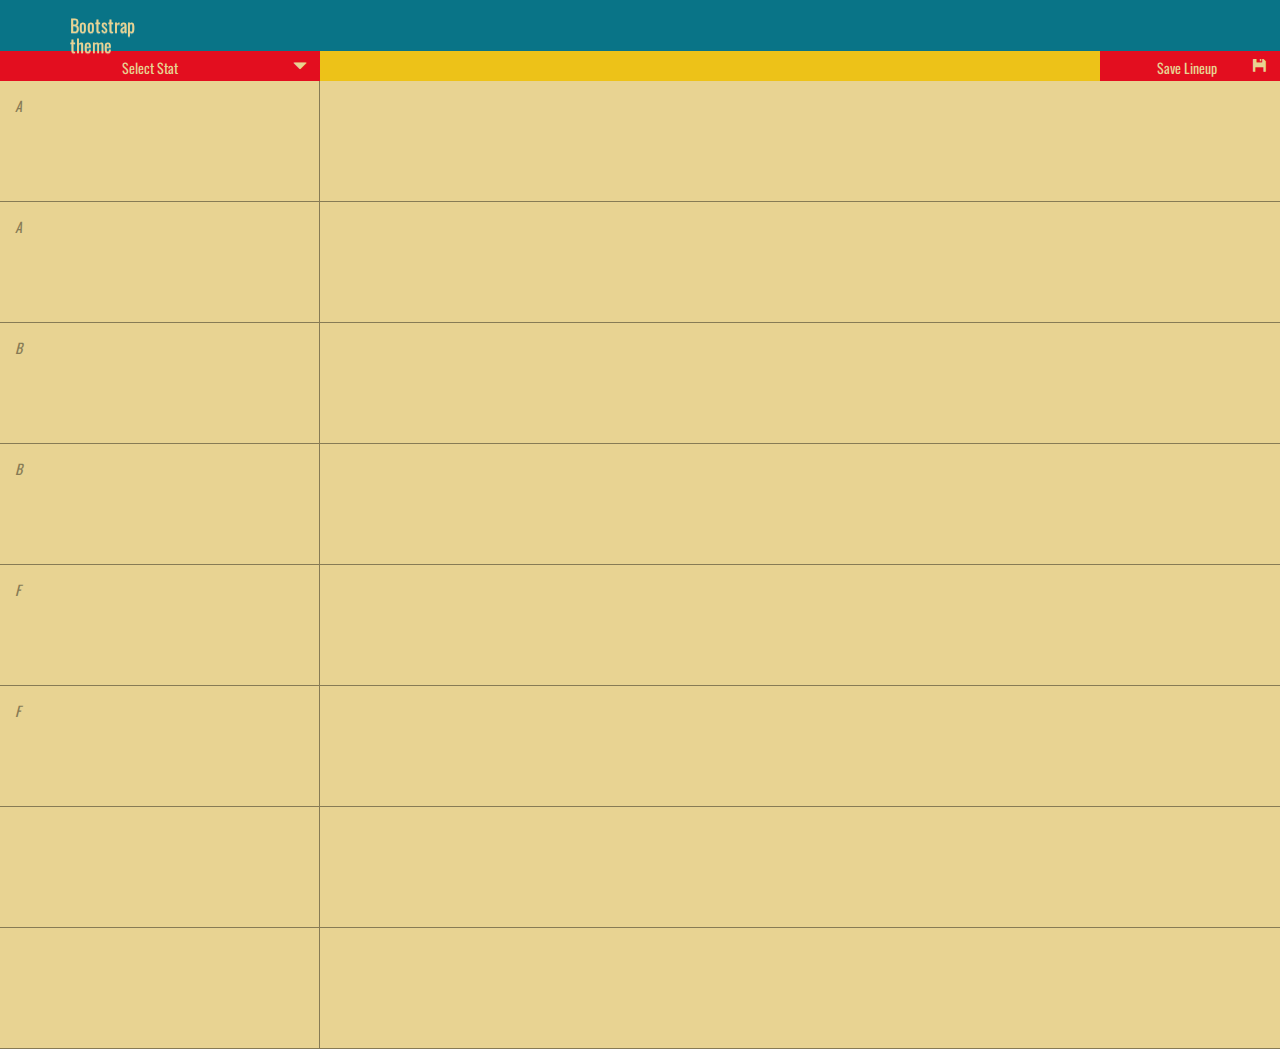
==== index.html @ d21caf4e "new new" ====
<!DOCTYPE html>
<html lang="en">
  <head>
    <meta charset="utf-8">
    <meta http-equiv="X-UA-Compatible" content="IE=edge">
    <meta name="viewport" content="width=device-width, initial-scale=1">
    <!-- The above 3 meta tags *must* come first in the head; any other head content must come *after* these tags -->
    <meta name="description" content="">
    <meta name="author" content="">
    <link rel="icon" href="../../favicon.ico">

    <title>Baseball!</title>

    <link href='http://fonts.googleapis.com/css?family=Oswald:400,300,700' rel='stylesheet' type='text/css'>
    <link rel="stylesheet" href="http://daigofuji.github.io/bbclub-font/css/bbclub-font.css"> 

    <!-- Bootstrap core CSS -->
    <link href="css/bootstrap.min.css" rel="stylesheet">
    <!-- Bootstrap theme -->
    <link href="css/bootstrap-theme.min.css" rel="stylesheet">

    <!-- Custom styles for this template -->
    <link href="theme.css" rel="stylesheet">

    <link rel="stylesheet" href="css/style.css">

    <!-- Just for debugging purposes. Don't actually copy these 2 lines! -->
    <!--[if lt IE 9]><script src="../../assets/js/ie8-responsive-file-warning.js"></script><![endif]-->
    <script src="js/ie-emulation-modes-warning.js"></script>

    <!-- HTML5 shim and Respond.js for IE8 support of HTML5 elements and media queries -->
    <!--[if lt IE 9]>
      <script src="https://oss.maxcdn.com/html5shiv/3.7.2/html5shiv.min.js"></script>
      <script src="https://oss.maxcdn.com/respond/1.4.2/respond.min.js"></script>
    <![endif]-->
  </head>

  <body role="document">

    <!-- Fixed navbar -->
    <nav class="navbar  navbar-fixed-top">
      <div class="container">
        <div class="navbar-header">
          <button type="button" class="navbar-toggle collapsed" data-toggle="collapse" data-target="#navbar" aria-expanded="false" aria-controls="navbar">
            <span class="sr-only">Toggle navigation</span>
            <span class="icon-bar"></span>
            <span class="icon-bar"></span>
            <span class="icon-bar"></span>
          </button>
          <a class="navbar-brand" href="#">Bootstrap theme</a>
        </div>
        <div id="navbar" class="navbar-collapse collapse">
          <ul class="nav navbar-nav">
          </ul>
        </div><!--/.nav-collapse -->
      </div>
    </nav>

    <div class="container-fluid" role="main">
    <div class="row main-row">
      <div class="col-sm-3 col-md-3">
        <div class="row main-bar-red">
          <a href="" title="" class="btn  dropdown-toggle" data-toggle="dropdown">Select Stat &nbsp;<span class="glyphicon glyphicon-triangle-bottom"></span></a>
          <ul class="dropdown-menu">
            <li><a href="">.Avg</a></li>
            <li><a href="">HR</a></li>
            <li><a href="">SB</a></li>
          </ul>
        </div>
      </div>
      <div class="col-sm-9 col-md-9">
        <div class="row main-bar-yello">
          <div class="save-button">
            <a href="" class="btn">Save Lineup&nbsp;<span class="glyphicon glyphicon-floppy-disk"></span></a>
          </div>
        </div>
      </div>
    </div>
    <div class="row player-row">
      <div class="col-sm-3 col-md-3 player-col"> 
         <div class="player-div"><i class="bb-4x">A</i></div>
      </div>
      <div class="col-sm-9 col-md-9">
         <div class="col-sm-9 col-md-9">
          <canvas id="chart1"></canvas>
         </div>
         <div class="col-sm-3 col-md-3">
         </div>
      </div>
    </div> 
    <div class="row player-row">
      <div class="col-sm-3 col-md-3 player-col"> 
         <div class="player-div"><i class="bb-4x">A</i></div>
      </div>
      <div class="col-sm-9 col-md-9">
         <div class="col-sm-9 col-md-9">
          <canvas id="chart2"></canvas>
         </div>
         <div class="col-sm-3 col-md-3">
         </div>
      </div>
    </div>
    <div class="row player-row">
      <div class="col-sm-3 col-md-3 player-col"> 
         <div class="player-div"><i class="bb-4x">B</i></div>
      </div>
      <div class="col-sm-9 col-md-9">
         <div class="col-sm-9 col-md-9">
          <canvas id="chart3"></canvas>
         </div>
         <div class="col-sm-3 col-md-3">
         </div>
      </div>
    </div>
    <div class="row player-row">
      <div class="col-sm-3 col-md-3 player-col"> 
         <div class="player-div"><i class="bb-4x">B</i></div>
      </div>
      <div class="col-sm-9 col-md-9">
         <div class="col-sm-9 col-md-9">
          <canvas id="chart4"></canvas>
         </div>
         <div class="col-sm-3 col-md-3">
         </div>
      </div>
    </div>
    <div class="row player-row">
      <div class="col-sm-3 col-md-3 player-col"> 
         <div class="player-div"><i class="bb-4x">F</i></div>
      </div>
      <div class="col-sm-9 col-md-9">
         <div class="col-sm-9 col-md-9">
          <canvas id="chart5"></canvas>
         </div>
         <div class="col-sm-3 col-md-3 ">
         </div>
      </div>
    </div>
    <div class="row player-row">
      <div class="col-sm-3 col-md-3 player-col"> 
         <div class="player-div"><i class="bb-4x">F</i></div>
      </div>
      <div class="col-sm-9 col-md-9">
         <div class="col-sm-9 col-md-9">
          <canvas id="chart6"></canvas>
         </div>
         <div class="col-sm-3 col-md-3">
         </div>
      </div>
    </div>
    <div class="row player-row">
      <div class="col-sm-3 col-md-3 player-col"> 
         
      </div>
      <div class="col-sm-9 col-md-9">
         <div class="col-sm-9 col-md-9">
          <canvas id="chart7"></canvas>
         </div>
         <div class="col-sm-3 col-md-3">
         </div>
      </div>
    </div>
    <div class="row player-row">
      <div class="col-sm-3 col-md-3 player-col"> 
         
      </div>
      <div class="col-sm-9 col-md-9">
         <div class="col-sm-9 col-md-9">
          <canvas id="chart8"></canvas>
         </div>
         <div class="col-sm-3 col-md-3">
         </div>
      </div>
    </div>





      


    </div> <!-- /container -->


    <!-- Bootstrap core JavaScript
    ================================================== -->
    <!-- Placed at the end of the document so the pages load faster -->
    <script src="https://ajax.googleapis.com/ajax/libs/jquery/1.11.2/jquery.min.js"></script>
    <script src="js/bootstrap.min.js"></script>
    <script src="js/docs.min.js"></script>
    <!-- IE10 viewport hack for Surface/desktop Windows 8 bug -->
    <script src="js/ie10-viewport-bug-workaround.js"></script>
    <script type="text/javascript" src="js/chartjs/chart.js"></script>
    <script type="text/javascript" src="home_run.js"></script>
  </body>
</html>
---- css/style.css ----
html body {
	font-family: 'Good Headline Pro', 'Oswald', sans-serif;
}



.container-fluid{
	margin-top: 51px;
	background-color: #E8D392;
	height: 100%;
}

.main-row{
	/*
	height: 100%;
	*/
}

.player-row{
	border-bottom: 1px;
	border-bottom-style: solid;
	border-bottom-color: #877B55;
	min-height: 120px;

}
.player-col{
	border-right: 1px;
	border-right-style: solid;
	border-right-color: #877B55;
	min-height: 120px;
	padding-left: 15px;
	padding-top: 15px;
}

.main-bar-yello{
	height: 30px;
	background-color:  #EDC218;
}
.main-bar-red{
	height: 30px;
	background-color: #E30E1F;
}

.navbar{
	background-color:#097487;
	border-color: #097487;
}

.navbar-fixed-top {
	background-color: #097487;
	border-color: #097487;
}
.navbar-brand{
	background-color:#097487;
	color: #E8D392;
}

.save-button{
	background-color: #E30E1F;
	float: right;
	width: 180px;
	height: 30px;
	padding-left: 10px;
}

.dropdown-menu{
	background-color: #E30E1F ;
}

a {
	color: #E8D392;
	width: 100%;
}

i{
	color: #877B55;
}

.player-div{

	border-bottom: 2px;
	border-bottom-color: #877B55;
}

canvas{
	height: 100px;
	width: 100%;
}

span{
	float: right;
}
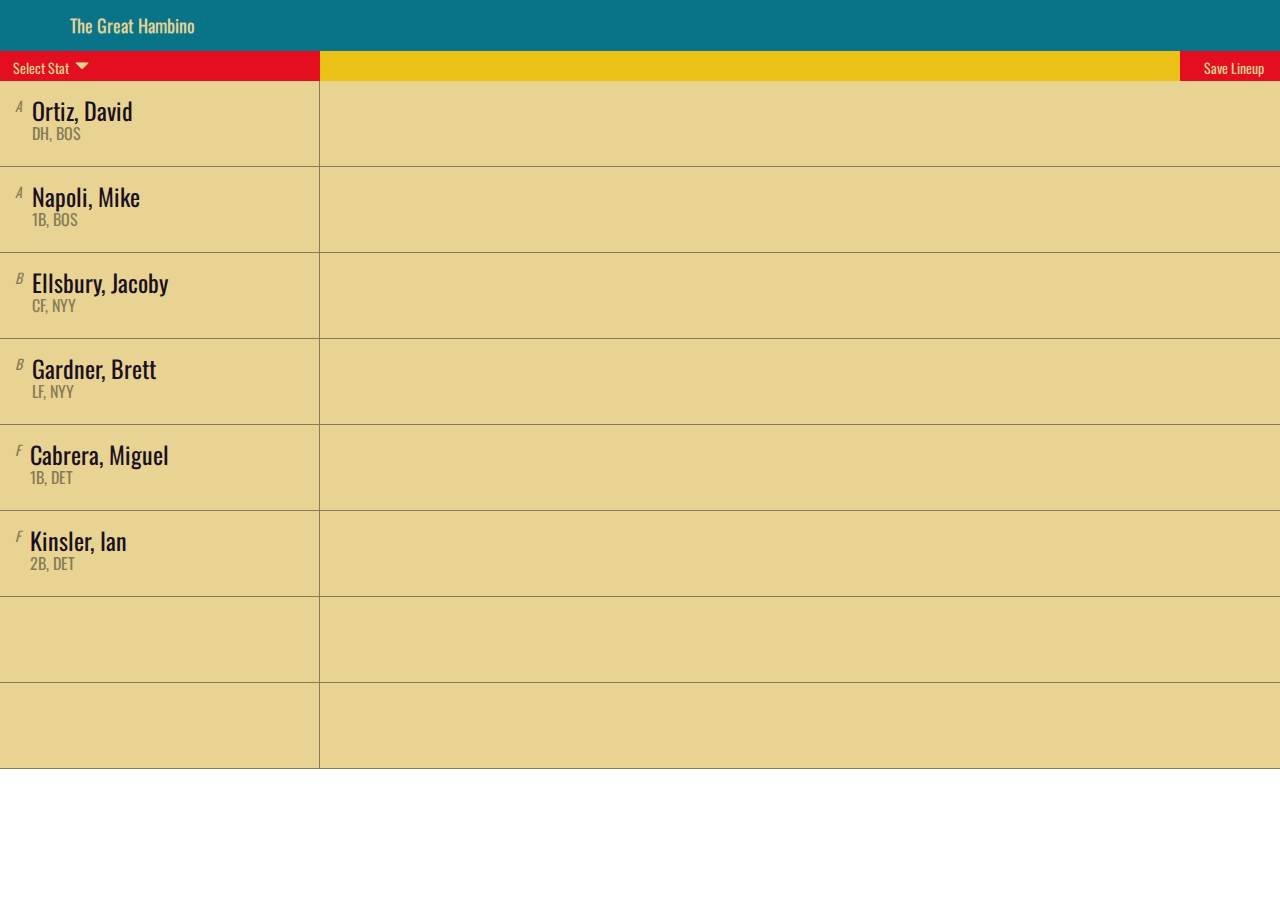
==== commit c0715735: "Style and position changes to get names into the left hand column" ====
--- a/index.html
+++ b/index.html
@@ -48,7 +48,7 @@
             <span class="icon-bar"></span>
             <span class="icon-bar"></span>
           </button>
-          <a class="navbar-brand" href="#">Bootstrap theme</a>
+          <a class="navbar-brand" href="#">The Great Hambino</a>
         </div>
         <div id="navbar" class="navbar-collapse collapse">
           <ul class="nav navbar-nav">
@@ -72,14 +72,19 @@
       <div class="col-sm-9 col-md-9">
         <div class="row main-bar-yello">
           <div class="save-button">
-            <a href="" class="btn">Save Lineup&nbsp;<span class="glyphicon glyphicon-floppy-disk"></span></a>
+            <a href="" class="btn">Save Lineup&nbsp;<span class="glyphicon glyphicon-triangle-bottom"></span></a>
           </div>
         </div>
       </div>
     </div>
     <div class="row player-row">
       <div class="col-sm-3 col-md-3 player-col"> 
-         <div class="player-div"><i class="bb-4x">A</i></div>
+         <div class="player-div">
+            <i class="bb-4x">A</i></div>
+            <div class="player_info">
+              <div class="player_name">Ortiz, David</div>
+              <div class="player_detail">DH, BOS</div>
+            </div>
       </div>
       <div class="col-sm-9 col-md-9">
          <div class="col-sm-9 col-md-9">
@@ -91,7 +96,13 @@
     </div> 
     <div class="row player-row">
       <div class="col-sm-3 col-md-3 player-col"> 
-         <div class="player-div"><i class="bb-4x">A</i></div>
+         <div class="player-div">
+          <i class="bb-4x">A</i>
+          <div class="player_info">
+              <div class="player_name">Napoli, Mike</div>
+              <div class="player_detail">1B, BOS</div>
+            </div>
+        </div>
       </div>
       <div class="col-sm-9 col-md-9">
          <div class="col-sm-9 col-md-9">
@@ -103,7 +114,13 @@
     </div>
     <div class="row player-row">
       <div class="col-sm-3 col-md-3 player-col"> 
-         <div class="player-div"><i class="bb-4x">B</i></div>
+         <div class="player-div">
+          <i class="bb-4x">B</i>
+          <div class="player_info">
+              <div class="player_name">Ellsbury, Jacoby</div>
+              <div class="player_detail">CF, NYY</div>
+            </div>
+        </div>
       </div>
       <div class="col-sm-9 col-md-9">
          <div class="col-sm-9 col-md-9">
@@ -115,7 +132,13 @@
     </div>
     <div class="row player-row">
       <div class="col-sm-3 col-md-3 player-col"> 
-         <div class="player-div"><i class="bb-4x">B</i></div>
+         <div class="player-div">
+          <i class="bb-4x">B</i>
+          <div class="player_info">
+              <div class="player_name">Gardner, Brett</div>
+              <div class="player_detail">LF, NYY</div>
+            </div>
+        </div>
       </div>
       <div class="col-sm-9 col-md-9">
          <div class="col-sm-9 col-md-9">
@@ -127,7 +150,13 @@
     </div>
     <div class="row player-row">
       <div class="col-sm-3 col-md-3 player-col"> 
-         <div class="player-div"><i class="bb-4x">F</i></div>
+         <div class="player-div">
+            <i class="bb-4x">F</i>
+            <div class="player_info">
+              <div class="player_name">Cabrera, Miguel</div>
+              <div class="player_detail">1B, DET</div>
+            </div>
+          </div>
       </div>
       <div class="col-sm-9 col-md-9">
          <div class="col-sm-9 col-md-9">
@@ -139,7 +168,13 @@
     </div>
     <div class="row player-row">
       <div class="col-sm-3 col-md-3 player-col"> 
-         <div class="player-div"><i class="bb-4x">F</i></div>
+         <div class="player-div">
+          <i class="bb-4x">F</i>
+          <div class="player_info">
+            <div class="player_name">Kinsler, Ian</div>
+            <div class="player_detail">2B, DET</div>
+          </div>
+        </div>
       </div>
       <div class="col-sm-9 col-md-9">
          <div class="col-sm-9 col-md-9">
--- a/css/style.css
+++ b/css/style.css
@@ -20,18 +20,35 @@
 	border-bottom: 1px;
 	border-bottom-style: solid;
 	border-bottom-color: #877B55;
-	min-height: 120px;
+	min-height: 80px;
 
 }
 .player-col{
 	border-right: 1px;
 	border-right-style: solid;
 	border-right-color: #877B55;
-	min-height: 120px;
+	min-height: 85px;
 	padding-left: 15px;
 	padding-top: 15px;
 }
-
+.player_info{
+	float:left;
+	margin-left:10px;
+	margin-top:-3px;
+}
+.player_name{
+	font-size:24px;
+	color:#1A1021;
+	padding-bottom:0;
+}
+.player_detail{
+	font-size:16px;
+	color:#877B55;
+	margin-top:-5px;
+}
+.bb-4x{
+	float:left;
+}
 .main-bar-yello{
 	height: 30px;
 	background-color:  #EDC218;
@@ -58,7 +75,7 @@
 .save-button{
 	background-color: #E30E1F;
 	float: right;
-	width: 180px;
+	width: 100px;
 	height: 30px;
 	padding-left: 10px;
 }
@@ -69,7 +86,6 @@
 
 a {
 	color: #E8D392;
-	width: 100%;
 }
 
 i{
@@ -83,7 +99,7 @@
 }
 
 canvas{
-	height: 100px;
+	height: 80px;
 	width: 100%;
 }
 
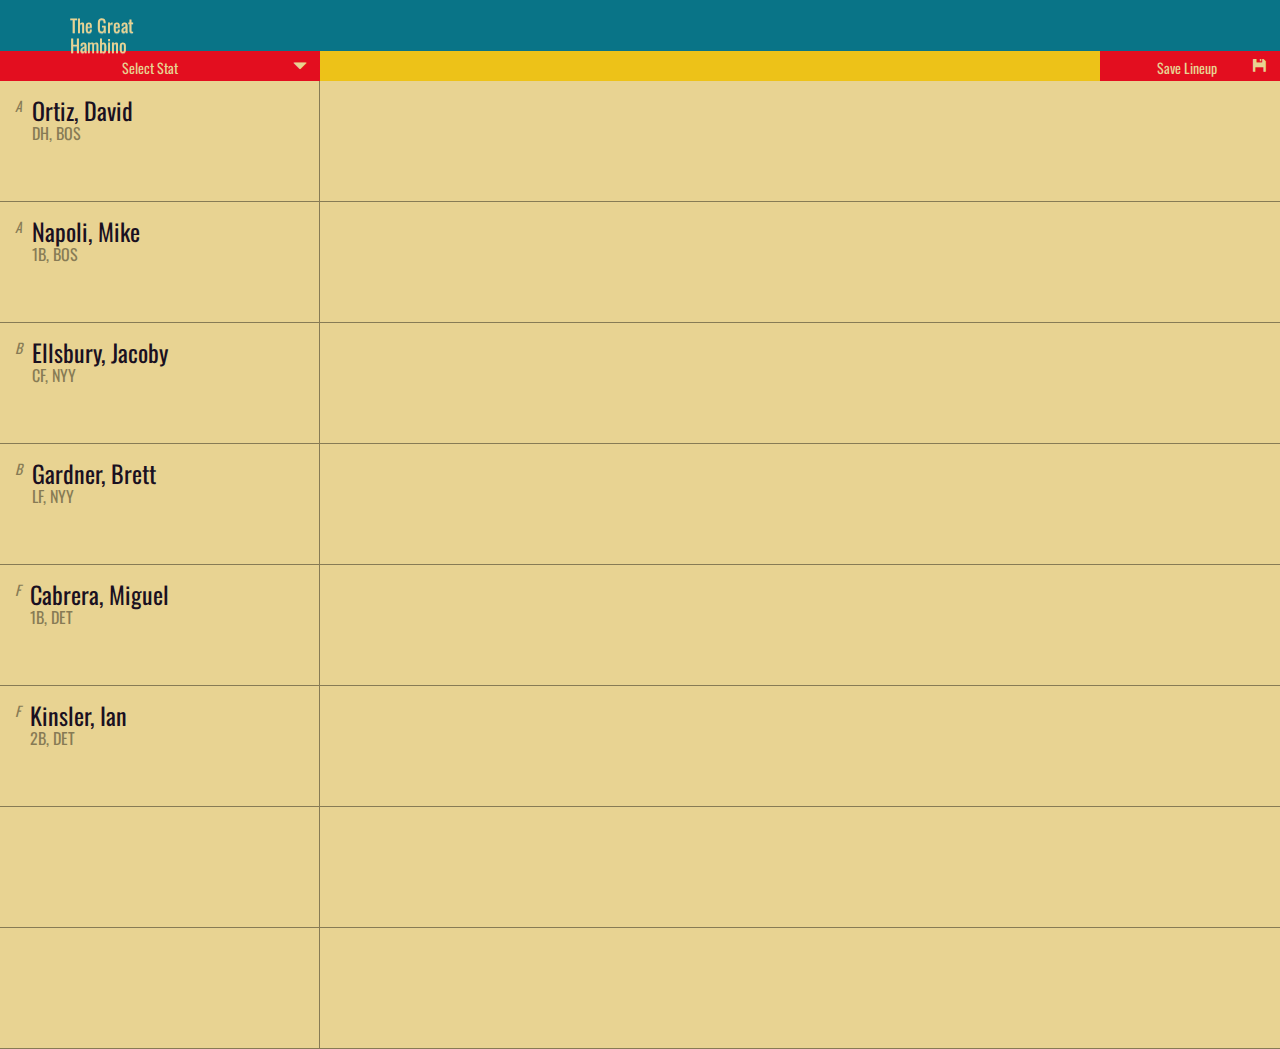
==== commit 87475b9e: "Merge branch 'gh-pages' of https://github.com/powpow12/the-great-hambinos into gh-pages" ====
--- a/index.html
+++ b/index.html
@@ -72,7 +72,7 @@
       <div class="col-sm-9 col-md-9">
         <div class="row main-bar-yello">
           <div class="save-button">
-            <a href="" class="btn">Save Lineup&nbsp;<span class="glyphicon glyphicon-triangle-bottom"></span></a>
+            <a href="" class="btn">Save Lineup&nbsp;<span class="glyphicon glyphicon-floppy-disk"></span></a>
           </div>
         </div>
       </div>
--- a/css/style.css
+++ b/css/style.css
@@ -20,14 +20,14 @@
 	border-bottom: 1px;
 	border-bottom-style: solid;
 	border-bottom-color: #877B55;
-	min-height: 80px;
+	min-height: 120px;
 
 }
 .player-col{
 	border-right: 1px;
 	border-right-style: solid;
 	border-right-color: #877B55;
-	min-height: 85px;
+	min-height: 120px;
 	padding-left: 15px;
 	padding-top: 15px;
 }
@@ -75,7 +75,7 @@
 .save-button{
 	background-color: #E30E1F;
 	float: right;
-	width: 100px;
+	width: 180px;
 	height: 30px;
 	padding-left: 10px;
 }
@@ -86,6 +86,7 @@
 
 a {
 	color: #E8D392;
+	width: 100%;
 }
 
 i{
@@ -99,7 +100,7 @@
 }
 
 canvas{
-	height: 80px;
+	height: 100px;
 	width: 100%;
 }
 
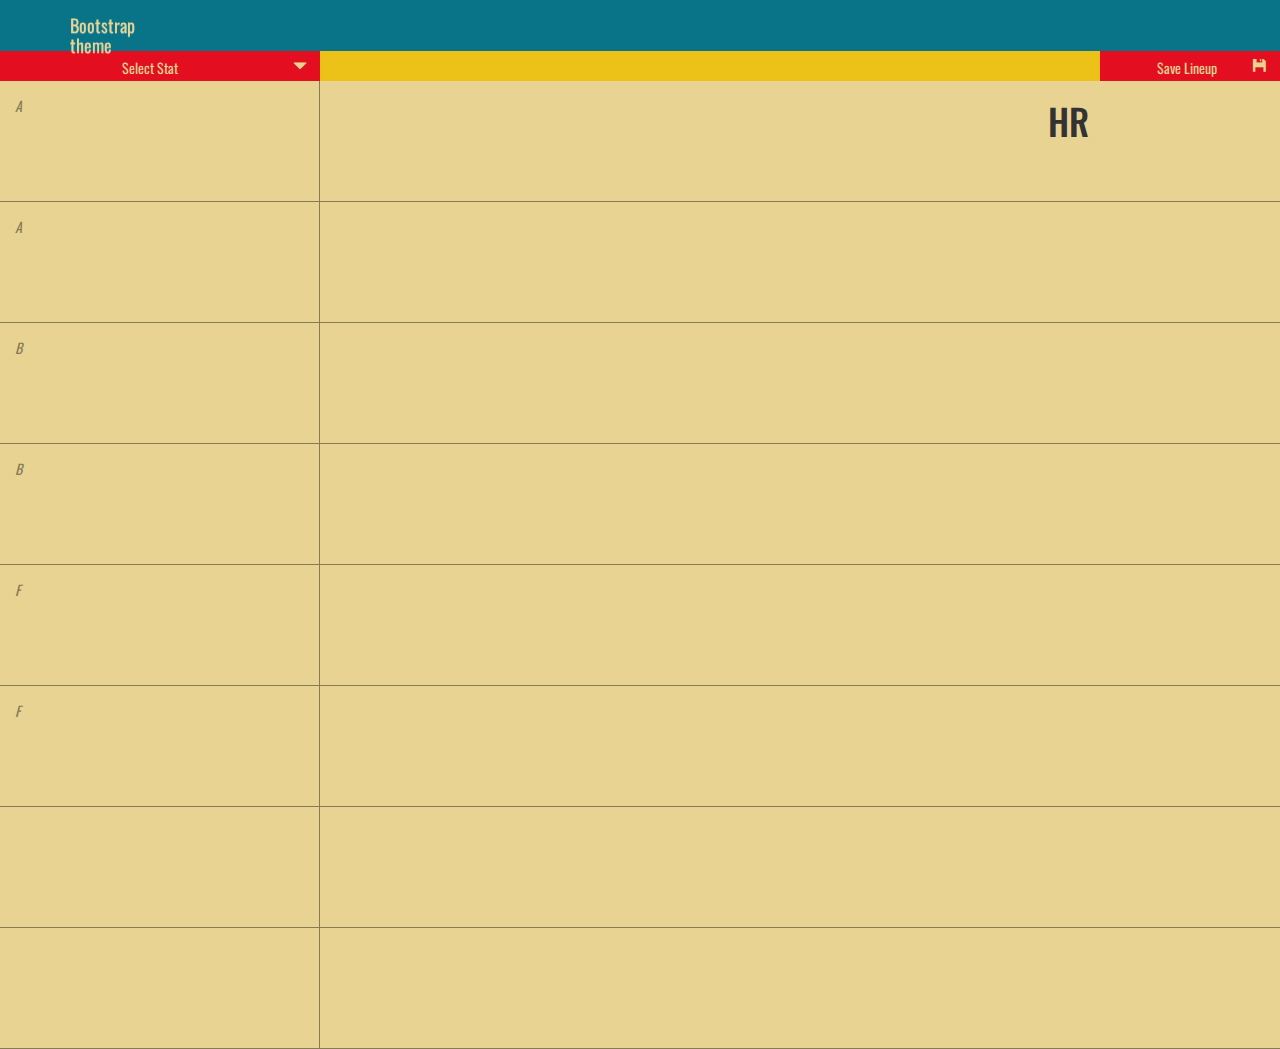
==== commit 509951f5: "headline" ====
--- a/index.html
+++ b/index.html
@@ -48,7 +48,7 @@
             <span class="icon-bar"></span>
             <span class="icon-bar"></span>
           </button>
-          <a class="navbar-brand" href="#">The Great Hambino</a>
+          <a class="navbar-brand" href="#">Bootstrap theme</a>
         </div>
         <div id="navbar" class="navbar-collapse collapse">
           <ul class="nav navbar-nav">
@@ -79,30 +79,20 @@
     </div>
     <div class="row player-row">
       <div class="col-sm-3 col-md-3 player-col"> 
-         <div class="player-div">
-            <i class="bb-4x">A</i></div>
-            <div class="player_info">
-              <div class="player_name">Ortiz, David</div>
-              <div class="player_detail">DH, BOS</div>
-            </div>
+         <div class="player-div"><i class="bb-4x">A</i></div>
       </div>
       <div class="col-sm-9 col-md-9">
          <div class="col-sm-9 col-md-9">
           <canvas id="chart1"></canvas>
          </div>
          <div class="col-sm-3 col-md-3">
+            <h1>HR</h1>
          </div>
       </div>
     </div> 
     <div class="row player-row">
       <div class="col-sm-3 col-md-3 player-col"> 
-         <div class="player-div">
-          <i class="bb-4x">A</i>
-          <div class="player_info">
-              <div class="player_name">Napoli, Mike</div>
-              <div class="player_detail">1B, BOS</div>
-            </div>
-        </div>
+         <div class="player-div"><i class="bb-4x">A</i></div>
       </div>
       <div class="col-sm-9 col-md-9">
          <div class="col-sm-9 col-md-9">
@@ -114,13 +104,7 @@
     </div>
     <div class="row player-row">
       <div class="col-sm-3 col-md-3 player-col"> 
-         <div class="player-div">
-          <i class="bb-4x">B</i>
-          <div class="player_info">
-              <div class="player_name">Ellsbury, Jacoby</div>
-              <div class="player_detail">CF, NYY</div>
-            </div>
-        </div>
+         <div class="player-div"><i class="bb-4x">B</i></div>
       </div>
       <div class="col-sm-9 col-md-9">
          <div class="col-sm-9 col-md-9">
@@ -132,13 +116,7 @@
     </div>
     <div class="row player-row">
       <div class="col-sm-3 col-md-3 player-col"> 
-         <div class="player-div">
-          <i class="bb-4x">B</i>
-          <div class="player_info">
-              <div class="player_name">Gardner, Brett</div>
-              <div class="player_detail">LF, NYY</div>
-            </div>
-        </div>
+         <div class="player-div"><i class="bb-4x">B</i></div>
       </div>
       <div class="col-sm-9 col-md-9">
          <div class="col-sm-9 col-md-9">
@@ -150,13 +128,7 @@
     </div>
     <div class="row player-row">
       <div class="col-sm-3 col-md-3 player-col"> 
-         <div class="player-div">
-            <i class="bb-4x">F</i>
-            <div class="player_info">
-              <div class="player_name">Cabrera, Miguel</div>
-              <div class="player_detail">1B, DET</div>
-            </div>
-          </div>
+         <div class="player-div"><i class="bb-4x">F</i></div>
       </div>
       <div class="col-sm-9 col-md-9">
          <div class="col-sm-9 col-md-9">
@@ -168,13 +140,7 @@
     </div>
     <div class="row player-row">
       <div class="col-sm-3 col-md-3 player-col"> 
-         <div class="player-div">
-          <i class="bb-4x">F</i>
-          <div class="player_info">
-            <div class="player_name">Kinsler, Ian</div>
-            <div class="player_detail">2B, DET</div>
-          </div>
-        </div>
+         <div class="player-div"><i class="bb-4x">F</i></div>
       </div>
       <div class="col-sm-9 col-md-9">
          <div class="col-sm-9 col-md-9">
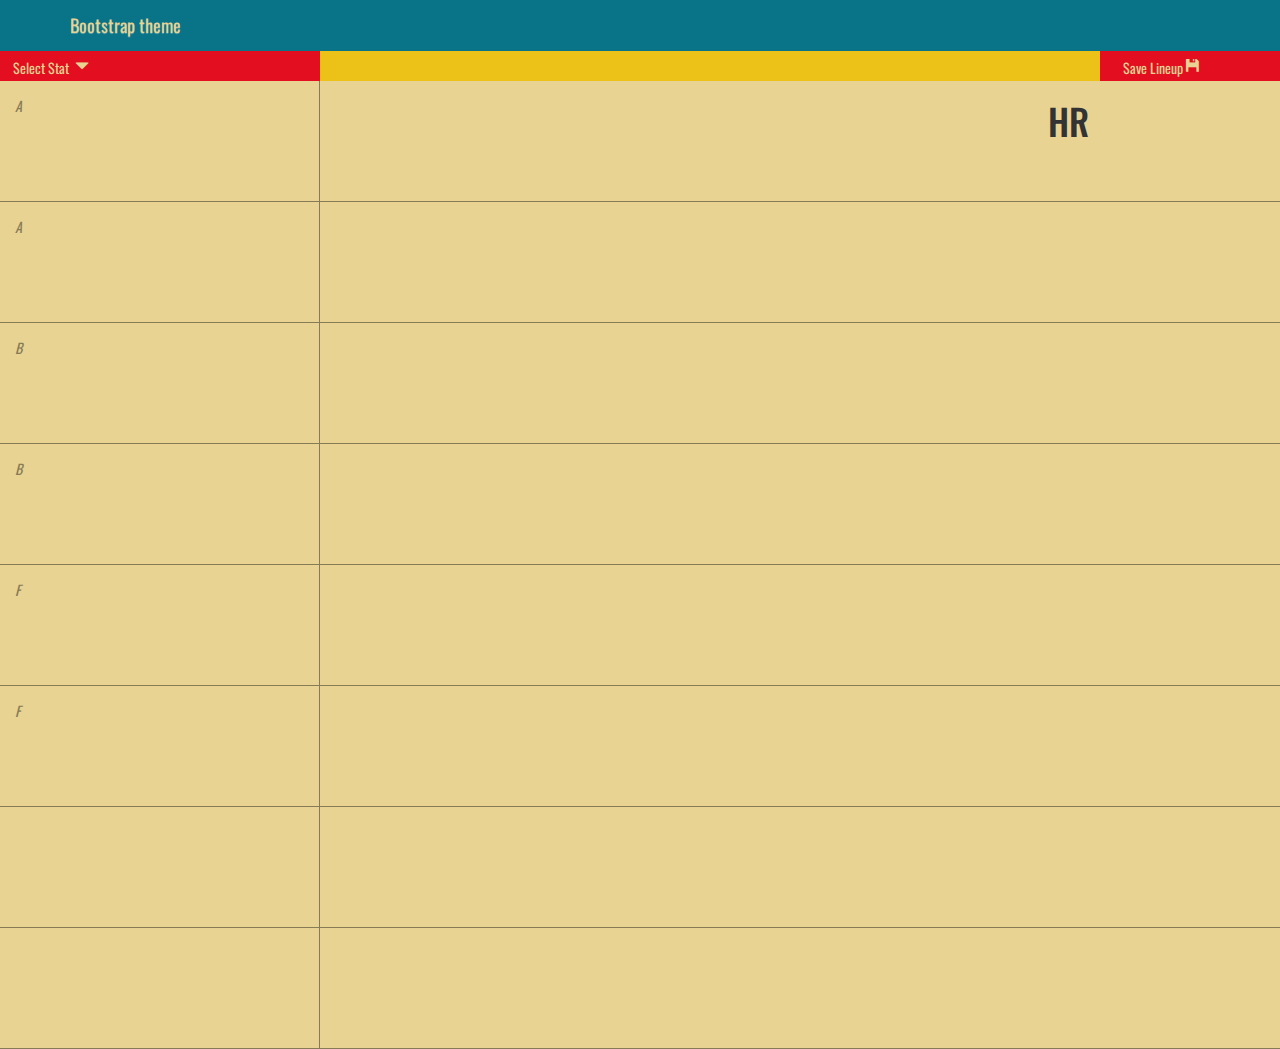
==== commit 749bf41c: "stuff" ====
--- a/index.html
+++ b/index.html
@@ -61,18 +61,18 @@
     <div class="row main-row">
       <div class="col-sm-3 col-md-3">
         <div class="row main-bar-red">
-          <a href="" title="" class="btn  dropdown-toggle" data-toggle="dropdown">Select Stat &nbsp;<span class="glyphicon glyphicon-triangle-bottom"></span></a>
+          <a href="" title="" class="btn  dropdown-toggle" data-toggle="dropdown">Select Stat &nbsp;<span class="glyphicon glyphicon-triangle-bottom link"></span></a>
           <ul class="dropdown-menu">
-            <li><a href="">.Avg</a></li>
-            <li><a href="">HR</a></li>
-            <li><a href="">SB</a></li>
+            <li><a href="" class="link">.Avg</a></li>
+            <li><a href="" class="link">HR</a></li>
+            <li><a href="" class="link">SB</a></li>
           </ul>
         </div>
       </div>
       <div class="col-sm-9 col-md-9">
         <div class="row main-bar-yello">
           <div class="save-button">
-            <a href="" class="btn">Save Lineup&nbsp;<span class="glyphicon glyphicon-floppy-disk"></span></a>
+            <a href="" class="btn link">Save Lineup&nbsp;<span class="glyphicon glyphicon-floppy-disk"></span></a>
           </div>
         </div>
       </div>
--- a/css/style.css
+++ b/css/style.css
@@ -31,24 +31,7 @@
 	padding-left: 15px;
 	padding-top: 15px;
 }
-.player_info{
-	float:left;
-	margin-left:10px;
-	margin-top:-3px;
-}
-.player_name{
-	font-size:24px;
-	color:#1A1021;
-	padding-bottom:0;
-}
-.player_detail{
-	font-size:16px;
-	color:#877B55;
-	margin-top:-5px;
-}
-.bb-4x{
-	float:left;
-}
+
 .main-bar-yello{
 	height: 30px;
 	background-color:  #EDC218;
@@ -86,6 +69,9 @@
 
 a {
 	color: #E8D392;
+
+}
+link{
 	width: 100%;
 }
 
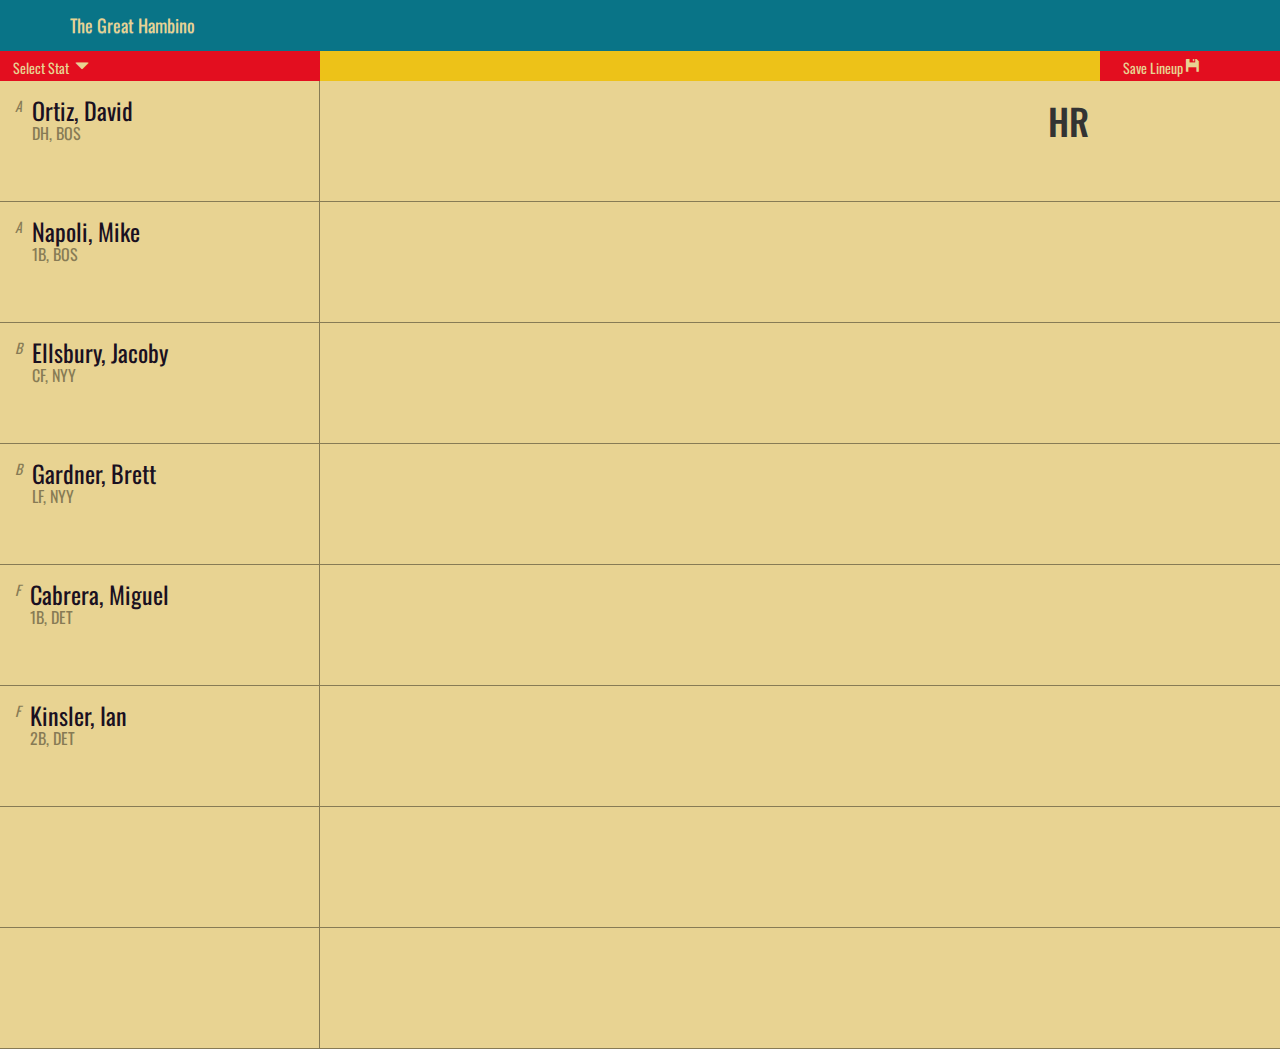
==== commit f7b0ceaf: "Merge branch 'gh-pages' of https://github.com/powpow12/the-great-hambinos into gh-pages" ====
--- a/index.html
+++ b/index.html
@@ -48,7 +48,7 @@
             <span class="icon-bar"></span>
             <span class="icon-bar"></span>
           </button>
-          <a class="navbar-brand" href="#">Bootstrap theme</a>
+          <a class="navbar-brand" href="#">The Great Hambino</a>
         </div>
         <div id="navbar" class="navbar-collapse collapse">
           <ul class="nav navbar-nav">
@@ -79,7 +79,12 @@
     </div>
     <div class="row player-row">
       <div class="col-sm-3 col-md-3 player-col"> 
-         <div class="player-div"><i class="bb-4x">A</i></div>
+         <div class="player-div">
+            <i class="bb-4x">A</i></div>
+            <div class="player_info">
+              <div class="player_name">Ortiz, David</div>
+              <div class="player_detail">DH, BOS</div>
+            </div>
       </div>
       <div class="col-sm-9 col-md-9">
          <div class="col-sm-9 col-md-9">
@@ -92,7 +97,13 @@
     </div> 
     <div class="row player-row">
       <div class="col-sm-3 col-md-3 player-col"> 
-         <div class="player-div"><i class="bb-4x">A</i></div>
+         <div class="player-div">
+          <i class="bb-4x">A</i>
+          <div class="player_info">
+              <div class="player_name">Napoli, Mike</div>
+              <div class="player_detail">1B, BOS</div>
+            </div>
+        </div>
       </div>
       <div class="col-sm-9 col-md-9">
          <div class="col-sm-9 col-md-9">
@@ -104,7 +115,13 @@
     </div>
     <div class="row player-row">
       <div class="col-sm-3 col-md-3 player-col"> 
-         <div class="player-div"><i class="bb-4x">B</i></div>
+         <div class="player-div">
+          <i class="bb-4x">B</i>
+          <div class="player_info">
+              <div class="player_name">Ellsbury, Jacoby</div>
+              <div class="player_detail">CF, NYY</div>
+            </div>
+        </div>
       </div>
       <div class="col-sm-9 col-md-9">
          <div class="col-sm-9 col-md-9">
@@ -116,7 +133,13 @@
     </div>
     <div class="row player-row">
       <div class="col-sm-3 col-md-3 player-col"> 
-         <div class="player-div"><i class="bb-4x">B</i></div>
+         <div class="player-div">
+          <i class="bb-4x">B</i>
+          <div class="player_info">
+              <div class="player_name">Gardner, Brett</div>
+              <div class="player_detail">LF, NYY</div>
+            </div>
+        </div>
       </div>
       <div class="col-sm-9 col-md-9">
          <div class="col-sm-9 col-md-9">
@@ -128,7 +151,13 @@
     </div>
     <div class="row player-row">
       <div class="col-sm-3 col-md-3 player-col"> 
-         <div class="player-div"><i class="bb-4x">F</i></div>
+         <div class="player-div">
+            <i class="bb-4x">F</i>
+            <div class="player_info">
+              <div class="player_name">Cabrera, Miguel</div>
+              <div class="player_detail">1B, DET</div>
+            </div>
+          </div>
       </div>
       <div class="col-sm-9 col-md-9">
          <div class="col-sm-9 col-md-9">
@@ -140,7 +169,13 @@
     </div>
     <div class="row player-row">
       <div class="col-sm-3 col-md-3 player-col"> 
-         <div class="player-div"><i class="bb-4x">F</i></div>
+         <div class="player-div">
+          <i class="bb-4x">F</i>
+          <div class="player_info">
+            <div class="player_name">Kinsler, Ian</div>
+            <div class="player_detail">2B, DET</div>
+          </div>
+        </div>
       </div>
       <div class="col-sm-9 col-md-9">
          <div class="col-sm-9 col-md-9">
--- a/css/style.css
+++ b/css/style.css
@@ -31,7 +31,24 @@
 	padding-left: 15px;
 	padding-top: 15px;
 }
-
+.player_info{
+	float:left;
+	margin-left:10px;
+	margin-top:-3px;
+}
+.player_name{
+	font-size:24px;
+	color:#1A1021;
+	padding-bottom:0;
+}
+.player_detail{
+	font-size:16px;
+	color:#877B55;
+	margin-top:-5px;
+}
+.bb-4x{
+	float:left;
+}
 .main-bar-yello{
 	height: 30px;
 	background-color:  #EDC218;
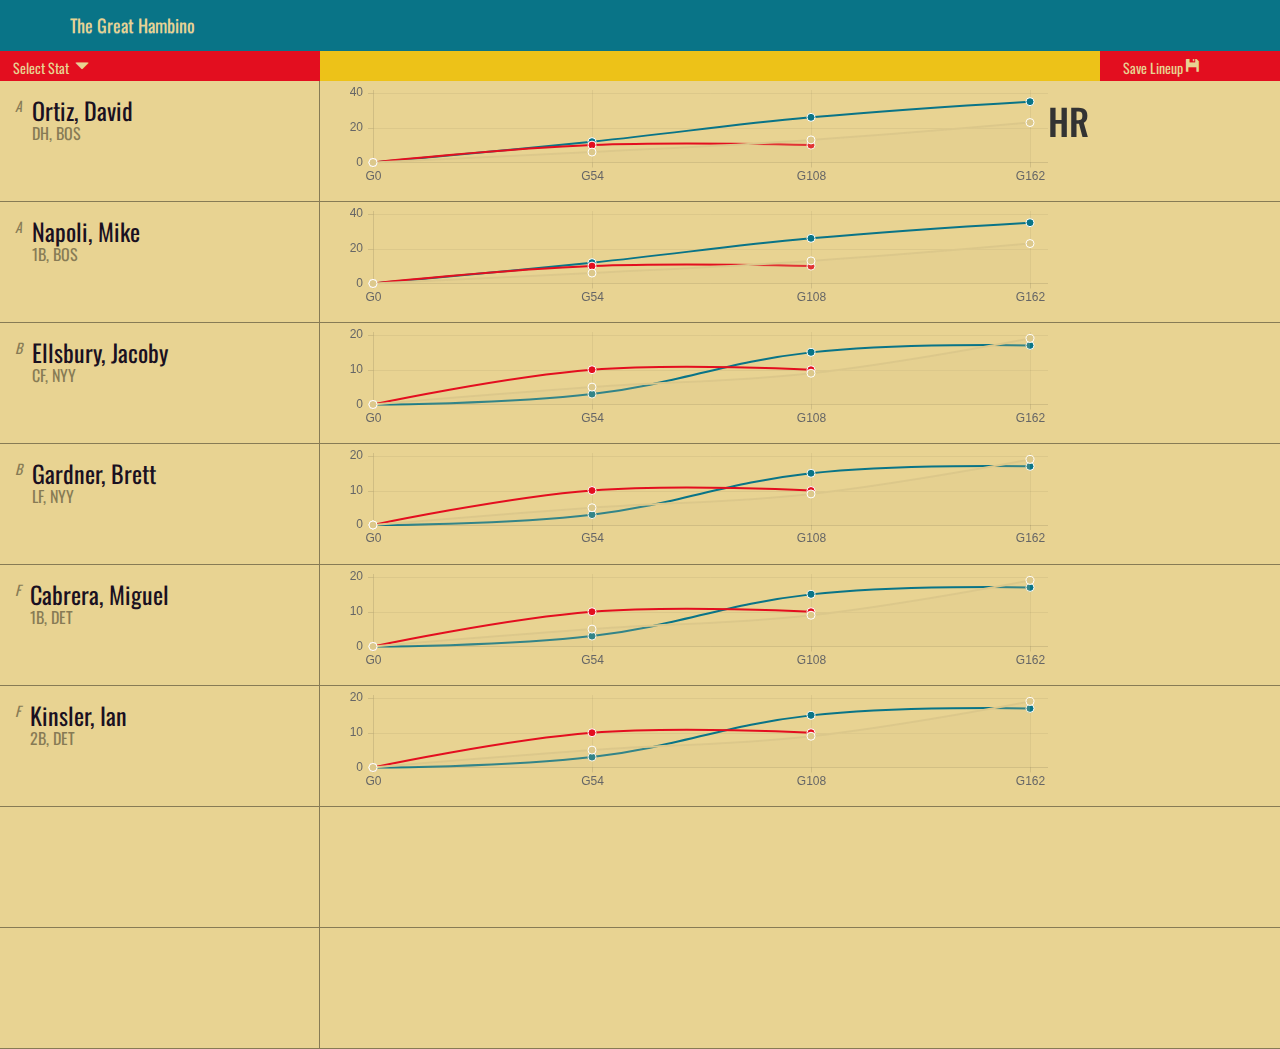
==== commit 06937045: "link" ====
--- a/index.html
+++ b/index.html
@@ -228,7 +228,7 @@
     <script src="js/docs.min.js"></script>
     <!-- IE10 viewport hack for Surface/desktop Windows 8 bug -->
     <script src="js/ie10-viewport-bug-workaround.js"></script>
-    <script type="text/javascript" src="js/chartjs/chart.js"></script>
+    <script type="text/javascript" src="js/chartjs/Chart.js"></script>
     <script type="text/javascript" src="home_run.js"></script>
   </body>
 </html>
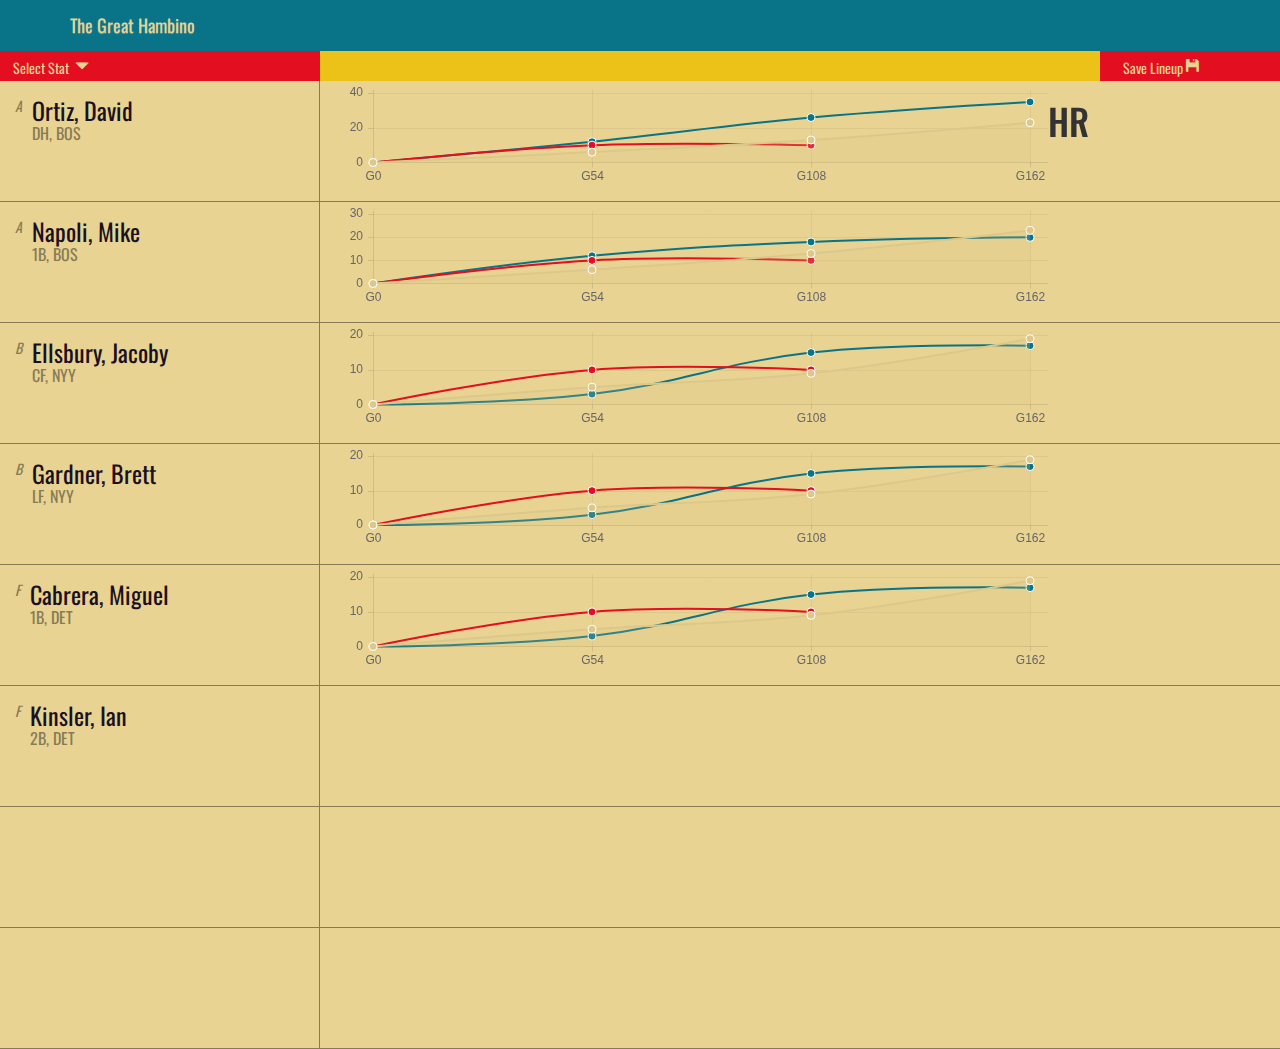
==== commit 9538b147: "graph" ====
--- a/index.html
+++ b/index.html
@@ -61,7 +61,7 @@
     <div class="row main-row">
       <div class="col-sm-3 col-md-3">
         <div class="row main-bar-red">
-          <a href="" title="" class="btn  dropdown-toggle" data-toggle="dropdown">Select Stat &nbsp;<span class="glyphicon glyphicon-triangle-bottom link"></span></a>
+          <a href="" title="" class="btn  dropdown-toggle link" data-toggle="dropdown">Select Stat &nbsp;<span class="glyphicon glyphicon-triangle-bottom link"></span></a>
           <ul class="dropdown-menu">
             <li><a href="" class="link">.Avg</a></li>
             <li><a href="" class="link">HR</a></li>
